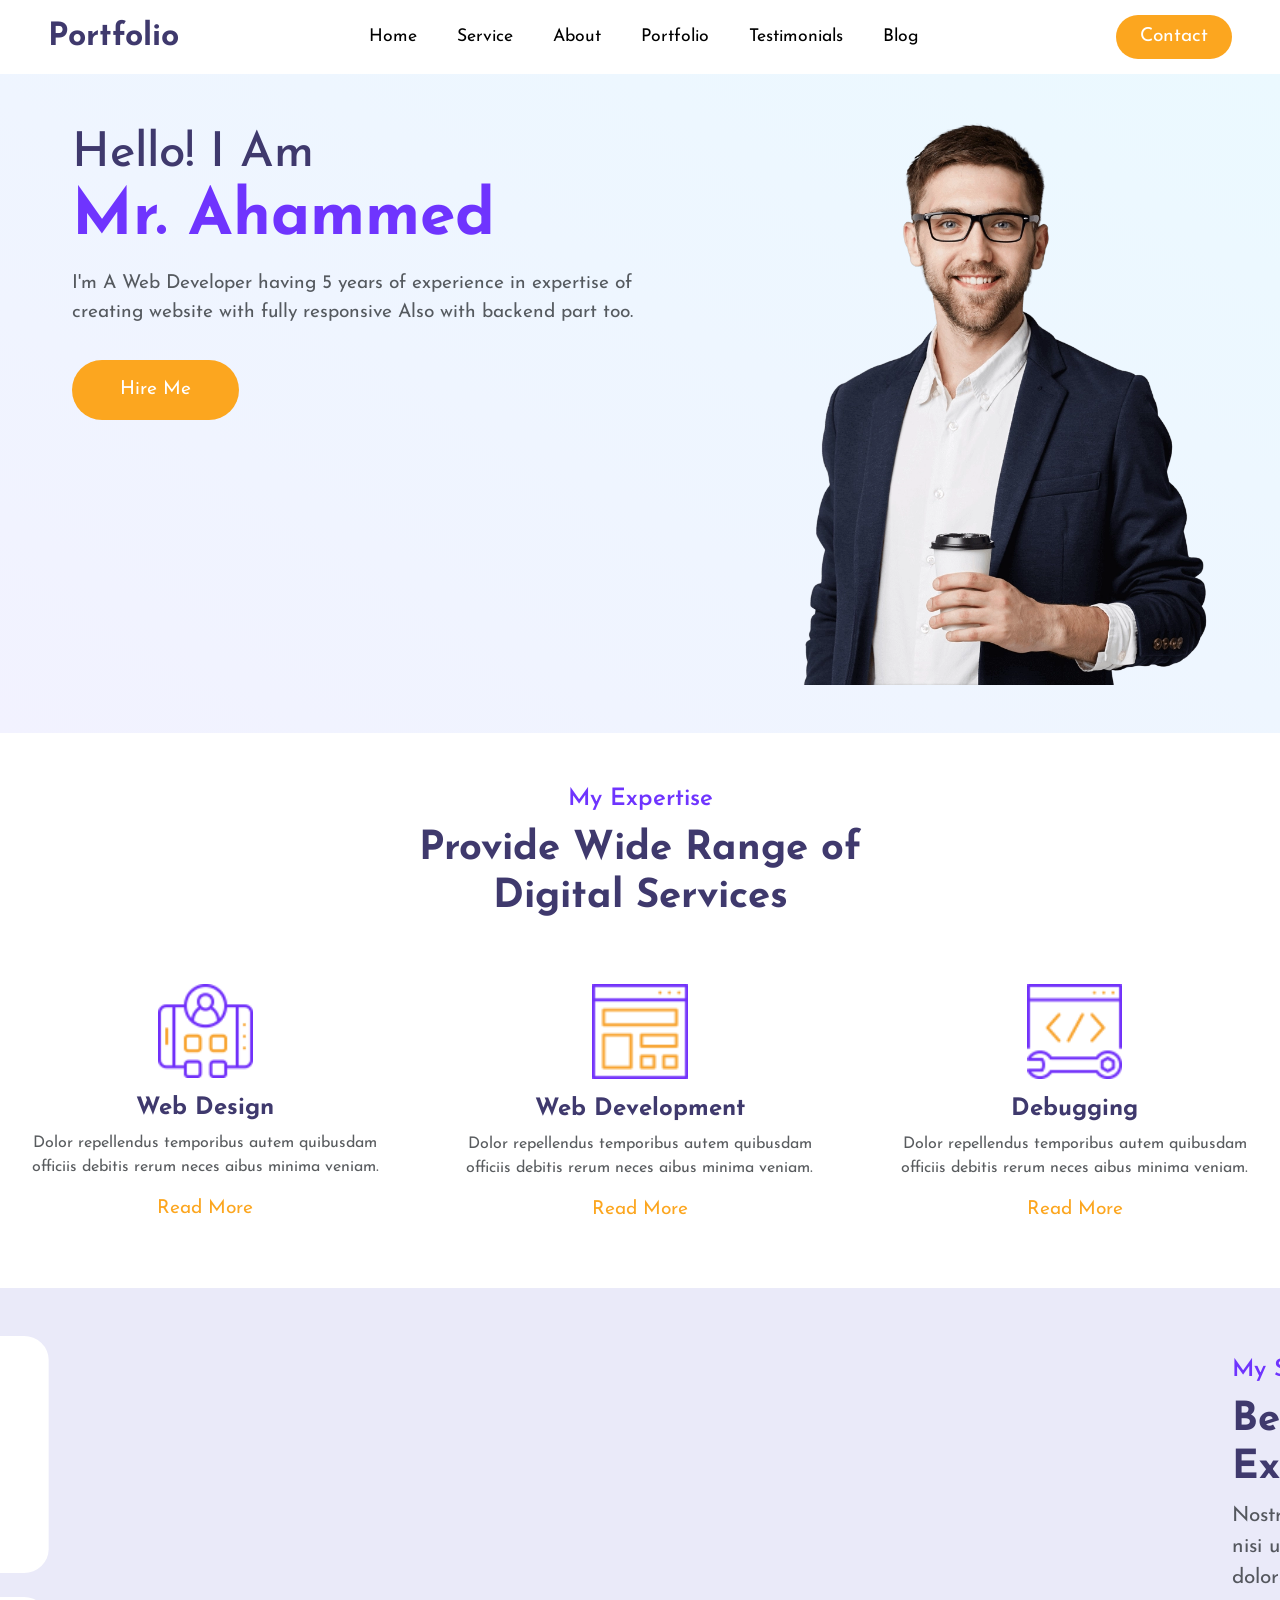
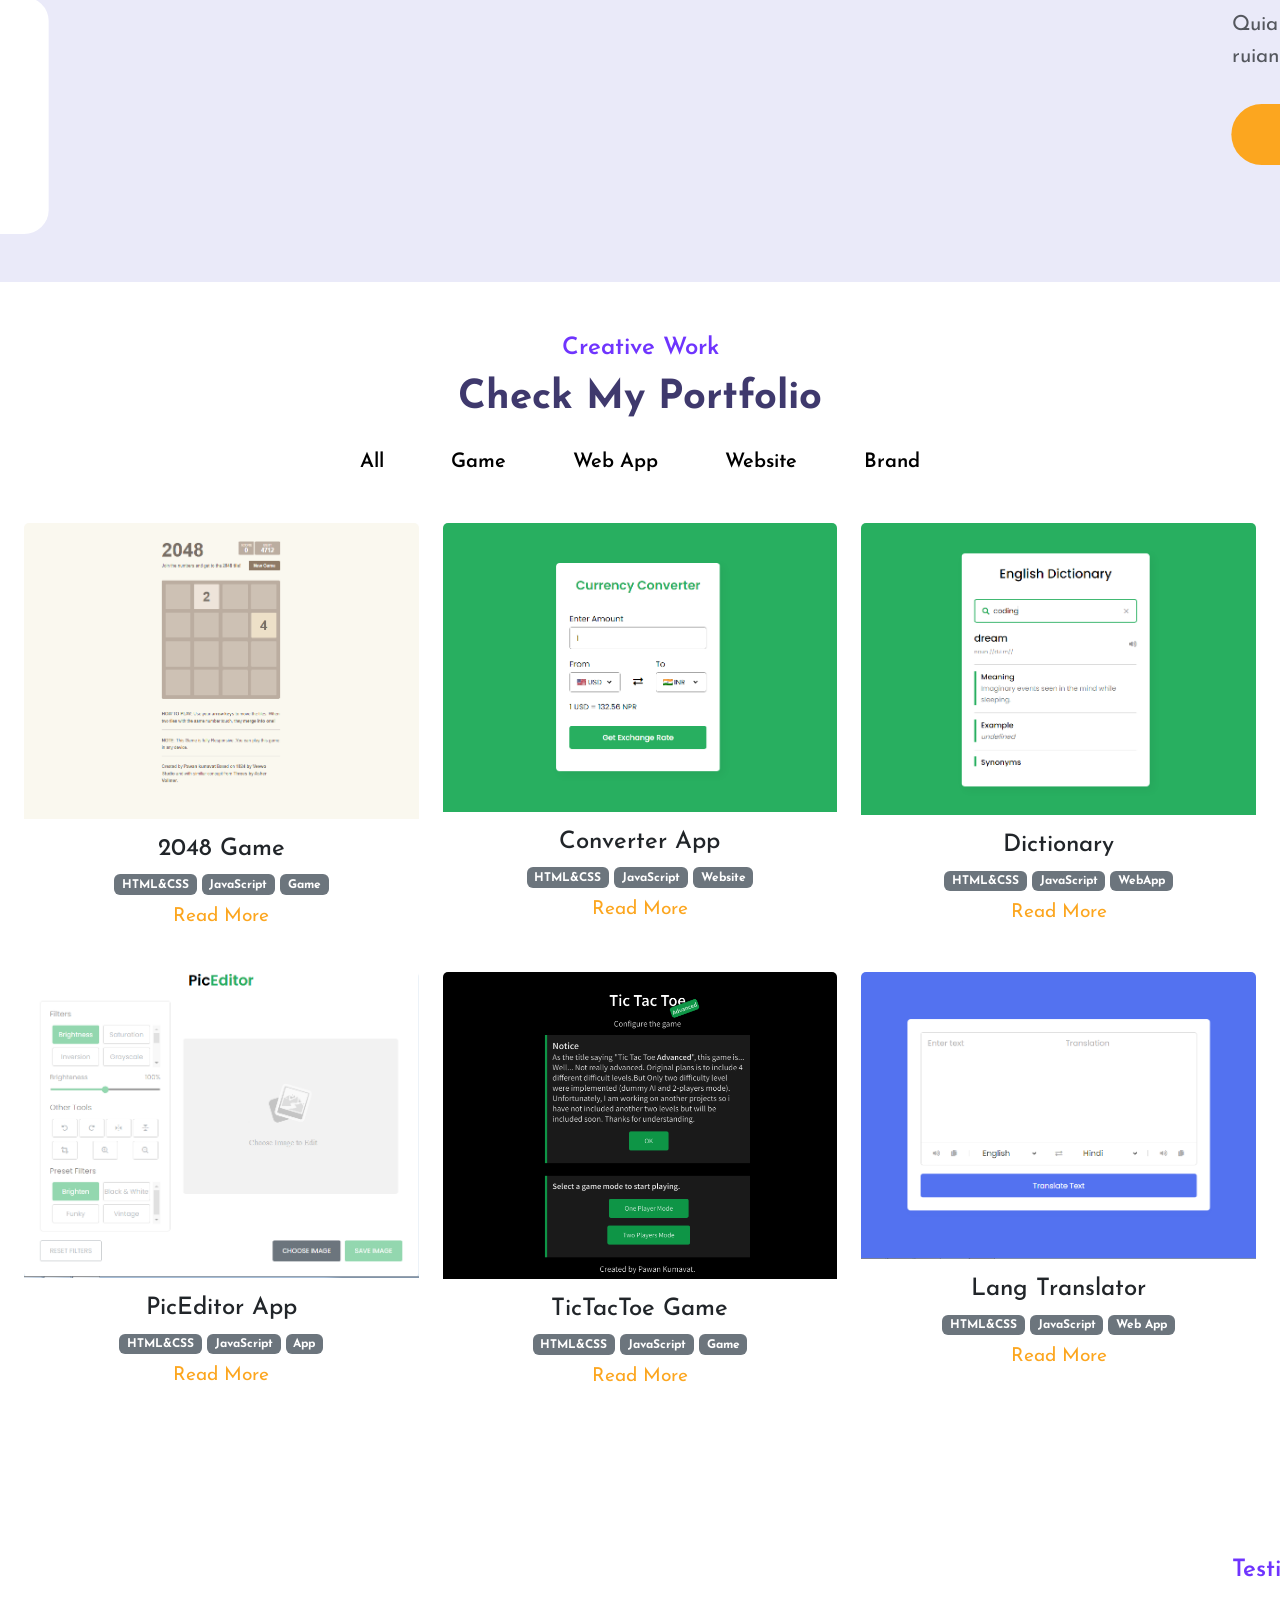
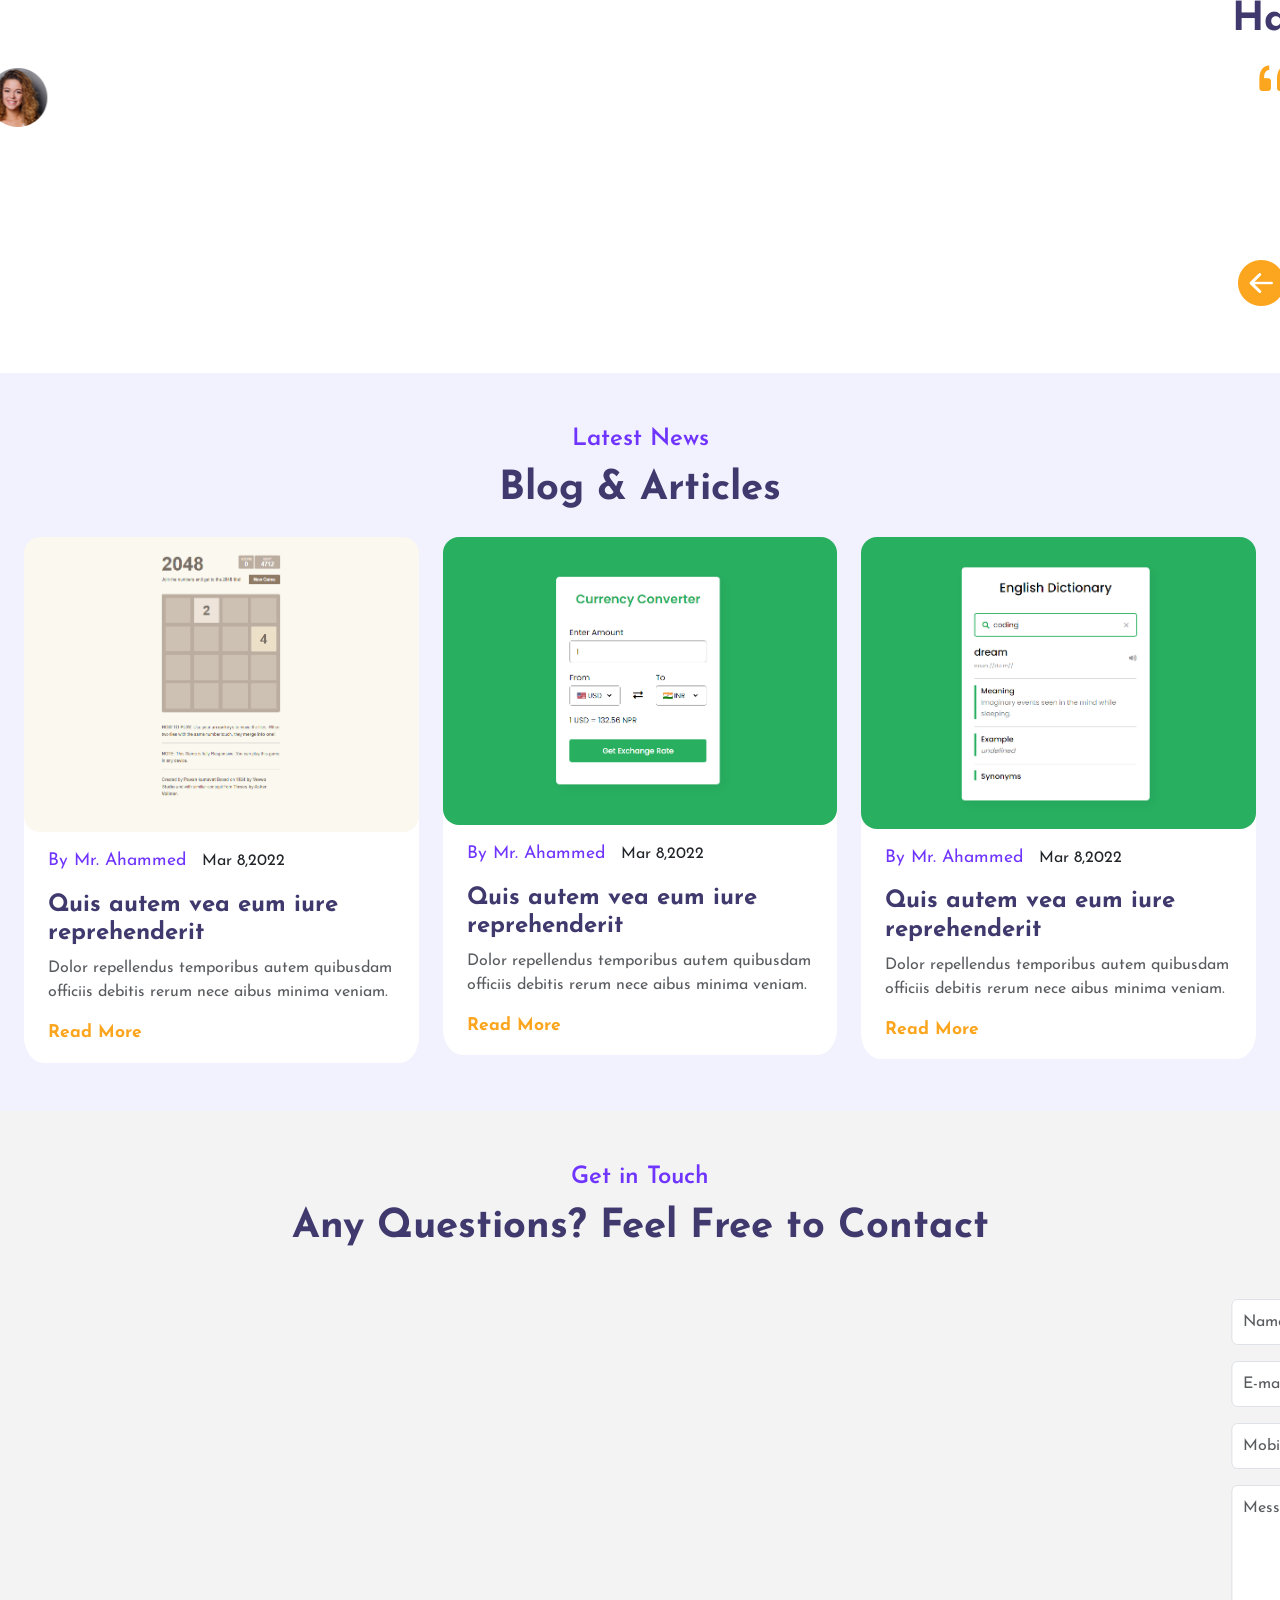
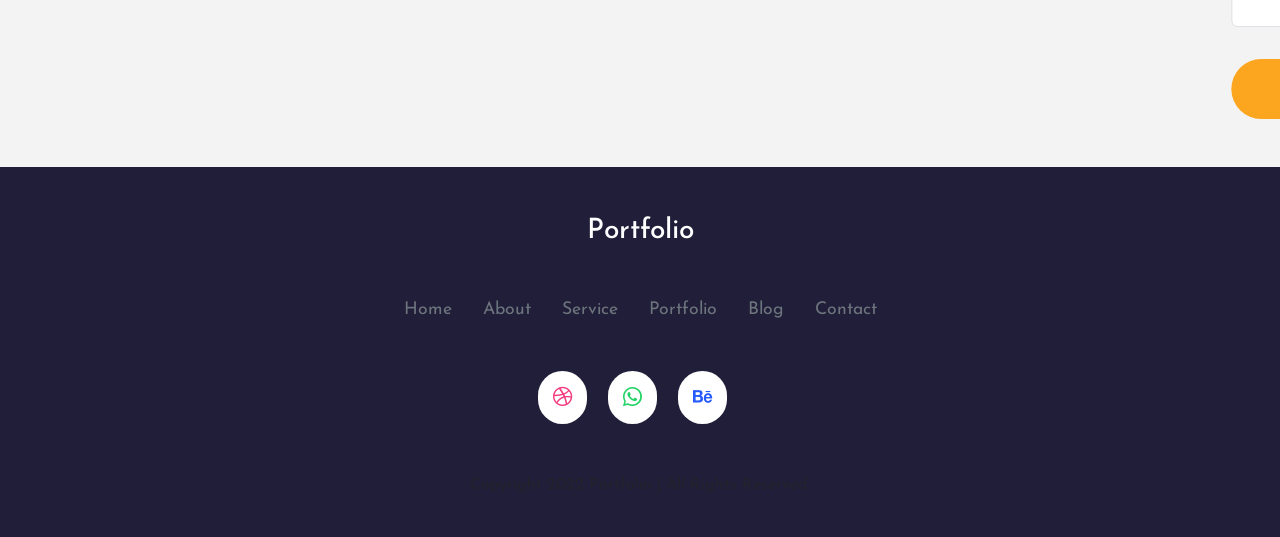
==== index.html @ bb97dcc1 "first commit" ====
<!DOCTYPE html>
<html lang="en">
  <head>
    <meta charset="UTF-8" />
    <meta http-equiv="X-UA-Compatible" content="IE=edge" />
    <meta name="viewport" content="width=device-width, initial-scale=1.0" />
    <title>Personal Portfolio - Mr. Ahammed</title>

    <!-- bootstrap css cdn link  -->
    <link
      href="https://cdn.jsdelivr.net/npm/bootstrap@5.2.3/dist/css/bootstrap.min.css"
      rel="stylesheet"
      integrity="sha384-rbsA2VBKQhggwzxH7pPCaAqO46MgnOM80zW1RWuH61DGLwZJEdK2Kadq2F9CUG65"
      crossorigin="anonymous"
    />

    <!-- custom css file -->
    <link rel="stylesheet" href="css/style.css" />

    <!-- google font link -->
    <link rel="preconnect" href="https://fonts.googleapis.com" />
    <link rel="preconnect" href="https://fonts.gstatic.com" crossorigin />
    <link
      href="https://fonts.googleapis.com/css2?family=Josefin+Sans:wght@300;400;500;600;700&display=swap"
      rel="stylesheet"
    />

    <!-- bootstrap icon cdn link  -->
    <link
      rel="stylesheet"
      href="https://cdn.jsdelivr.net/npm/bootstrap-icons@1.10.4/font/bootstrap-icons.css"
    />

    <!-- for adding animation to website we have use AOS library 
    AOS Library css file cdn link -->
    <link rel="stylesheet" href="https://unpkg.com/aos@next/dist/aos.css" />

    <!-- jquery cdn link  -->
    <script src="https://ajax.googleapis.com/ajax/libs/jquery/3.6.4/jquery.min.js"></script>
  </head>
  <body>
    <!-- navbar starts -->
    <nav
      id="navbar-top"
      class="navbar navbar-expand-lg navbar-light bg-white sticky-top"
    >
      <div class="container-fluid px-5">
        <a class="navbar-brand fw-bold fs-2" href="#" style="color: #3f396d"
          >Portfolio</a
        >
        <button
          class="nav-menu d-md-none"
          type="button"
          data-bs-toggle="collapse"
          data-bs-target="#navbarNav"
        >
          <i class="bi bi-menu-button-fill"></i>
        </button>
        <div
          class="collapse navbar-collapse justify-content-center"
          id="navbarNav"
        >
          <ul class="navbar-nav gap-4" style="font-size: 1.1rem">
            <li class="nav-item">
              <a class="nav-link" aria-current="page" href="#">Home</a>
            </li>
            <li class="nav-item">
              <a class="nav-link" href="#service">Service</a>
            </li>
            <li class="nav-item">
              <a class="nav-link" href="#about">About</a>
            </li>
            <li class="nav-item">
              <a class="nav-link" href="#portfolio">Portfolio</a>
            </li>
            <li class="nav-item">
              <a class="nav-link" href="#testimonial">Testimonials</a>
            </li>
            <li class="nav-item">
              <a class="nav-link" href="#blog">Blog</a>
            </li>
          </ul>
        </div>
        <button class="c-btn ms-4 py-2 px-4 rounded-pill d-none d-md-block">Contact</button>
      </div>
    </nav>
    <!-- navbar ends here -->

    <!-- home section starts  -->
    <section class="home pt-5 pb-5" id="home">
      <div class="row justify-content-evenly align-middle">
        <!-- here data-aos is used for adding aos animation  -->
        <div class="col-10 col-md-6 text-center text-md-start" data-aos="slide-right">
          <h2 style="color: #3f396d">
            Hello! I Am <br /><span class="c-orange">Mr. Ahammed</span>
          </h2>
          <p class="text-muted">
            I'm A Web Developer having 5 years of experience in expertise of
            creating website with fully responsive Also with backend part too.
          </p>
          <button class="c-btn h-btn mt-3 py-3 px-5 rounded-pill">
            Hire Me
          </button>
          <a href="" class="link ms-4 d-none">See My Work</a>
        </div>
        <div class="col-10 col-md-4 d-none d-md-block">
          <img src="images/banner-01.webp" class="img-fluid" alt="" />
        </div>
      </div>
    </section>
    <!-- home section ends here -->

    <!-- expertise section starts -->
    <section class="expertise mt-5" id="service">
      <div class="heading text-center">
        <small>My Expertise</small>
        <h3>
          Provide Wide Range of <br />
          Digital Services
        </h3>
      </div>
      <div class="row justify-content-evenly mt-5">
        <div class="col-10 col-md-4" data-aos="fade-up">
          <div class="service-card">
            <div class="img">
              <img
                src="images/service-icon1.png"
                class="w-25 img-fluid img"
                alt=""
              />
            </div>
            <div class="content mt-3">
              <h4>Web Design</h4>
              <p class="text-muted">
                Dolor repellendus temporibus autem quibusdam officiis debitis
                rerum neces aibus minima veniam.
              </p>
              <a href="" class="link">Read More</a>
            </div>
          </div>
        </div>
        <div class="col-md-4 col-10" data-aos="fade-up">
          <div class="service-card">
            <div class="img">
              <img
                src="images/service-icon2.png"
                class="w-25 img-fluid img"
                alt=""
              />
            </div>
            <div class="content mt-3">
              <h4>Web Development</h4>
              <p class="text-muted">
                Dolor repellendus temporibus autem quibusdam officiis debitis
                rerum neces aibus minima veniam.
              </p>
              <a href="" class="link">Read More</a>
            </div>
          </div>
        </div>
        <div class="col-md-4 col-10" data-aos="fade-up">
          <div class="service-card">
            <div class="img">
              <img
                src="images/service-icon3.png"
                class="w-25 img-fluid img"
                alt=""
              />
            </div>
            <div class="content mt-3">
              <h4>Debugging</h4>
              <p class="text-muted">
                Dolor repellendus temporibus autem quibusdam officiis debitis
                rerum neces aibus minima veniam.
              </p>
              <a href="" class="link">Read More</a>
            </div>
          </div>
        </div>
      </div>
    </section>
    <!-- expertise section ends here -->

    <!-- skill section starts -->
    <section class="skill mt-5 py-5" id="about">
      <div class="row justify-content-evenly">
        <div class="col-10 col-md-5 skill-with-progress" data-aos="slide-right">
          <div class="row justify-content-evenly">
            <div class="col-10 col-md-6">
              <div class="progress-card ms-3 ms-md-0">
                <div class="circular-progress html-css">
                  <span class="progress-value html-progress">0%</span>
                </div>
                <br />
                <span class="text">HTML & CSS</span>
              </div>
            </div>
            <div class="col-10 col-md-6 mt-4 mt-md-0">
              <div class="progress-card ms-3 ms-md-0">
                <div class="circular-progress javascript">
                  <span class="progress-value javascript-progress">0%</span>
                </div>
                <br />
                <span class="text">JavaScript</span>
              </div>
            </div>
          </div>
          <div class="row justify-content-evenly mt-4">
            <div class="col-10 col-md-6">
              <div class="progress-card ms-3 ms-md-0">
                <div class="circular-progress php">
                  <span class="progress-value php-progress">0%</span>
                </div>
                <br />
                <span class="text">PHP</span>
              </div>
            </div>
            <div class="col-10 col-md-6 mt-4 mt-md-0">
              <div class="progress-card ms-3  ms-md-0">
                <div class="circular-progress reactjs">
                  <span class="progress-value reactjs-progress">0%</span>
                </div>
                <br>
                <span class="text">ReactJS</span>
              </div>
            </div>
          </div>
        </div>
        <div class="col-10 col-md-5 skill-detail" data-aos="slide-left">
          <div class="heading mt-5 mt-md-3">
            <small>My Skills</small>
            <h3>Beautiful & Unique Digital Experiences</h3>
            <p class="text-muted">
              Nostrum exercitationem ullam corporis suscipit laborioa nisi ut
              aliquid exrea commodi consequatur magni dolores aos qui ratione
              voluptatem nesciunt.
            </p>
            <p class="text-muted">
              Quia voluptas sit aspernatur aut odit aut fugit, sed ruiano
              consequntar magni dolores.
            </p>
            <button class="c-btn h-btn mt-3 py-3 px-5 rounded-pill">
              <!-- here download attribute is used for adding download functionality to button  -->
              <a
                href="Entry Level Web Developer Resume.pdf"
                download="SampleCV"
                style="text-decoration: none;color: #fff;"
                >Download CV</a
              >
            </button>
          </div>
        </div>
      </div>
    </section>
    <!-- skill section end here -->

    <!-- portfolio section starts here -->
    <section class="portfolio" id="portfolio">
      <div class="heading text-center pt-5">
        <small>Creative Work</small>
        <h3>Check My Portfolio</h3>
      </div>

      <div id="myBtnContainer" class="text-center mt-4">
        <!-- here we will create custom attribute using data- for filtering -->
        <button class="filter-item" data-filter="all">All</button>
        <button class="filter-item" data-filter="game">Game</button>
        <button class="filter-item" data-filter="webapp">Web App</button>
        <button class="filter-item" data-filter="website">Website</button>
        <button class="filter-item" data-filter="brand">Brand</button>
      </div>
      <div class="portfolio-body">
        <div class="row justify-content-evenly px-4">
          <div class="post col-md-4 game all col-10 mt-3 mt-md-0" data-aos="fade-up">
            <div class="card">
              <img src="images/2048game.png" class="card-img-top" alt="..." />
              <div class="card-body text-center">
                <h4 class="card-title">2048 Game</h4>
                <span class="badge bg-secondary badge-pill">HTML&CSS</span>
                <span class="badge bg-secondary badge-pill">JavaScript</span>
                <span class="badge bg-secondary badge-pill mb-2">Game</span
                ><br />
                <a href="#" class="link">Read More</a>
              </div>
            </div>
          </div>
          <div class="post col-md-4 website all col-10 mt-3 mt-md-0" data-aos="fade-up">
            <div class="card">
              <img
                src="images/currency-converter.png"
                class="card-img-top"
                alt="..."
              />
              <div class="card-body text-center">
                <h4 class="card-title">Converter App</h4>
                <span class="badge bg-secondary badge-pill">HTML&CSS</span>
                <span class="badge bg-secondary badge-pill">JavaScript</span>
                <span class="badge bg-secondary badge-pill mb-2">Website</span
                ><br />
                <a href="#" class="read-more-btn link">Read More</a>
              </div>
            </div>
          </div>
          <div class="post col-md-4 webapp all col-10 mt-3 mt-md-0" data-aos="fade-up">
            <div class="card">
              <img src="images/dictionary.png" class="card-img-top" alt="..." />
              <div class="card-body text-center">
                <h4 class="card-title">Dictionary</h4>
                <span class="badge bg-secondary badge-pill">HTML&CSS</span>
                <span class="badge bg-secondary badge-pill">JavaScript</span>
                <span class="badge bg-secondary badge-pill mb-2">WebApp</span
                ><br />
                <a href="#" class="read-more-btn link">Read More</a>
              </div>
            </div>
          </div>
        </div>
        <div class="row justify-content-evenly mt-4 px-4">
          <div class="post col-md-4 game all col-10 mt-3 mt-md-0" data-aos="fade-up">
            <div class="card">
              <img src="images/piceditor.png" class="card-img-top" alt="..." />
              <div class="card-body text-center">
                <h4 class="card-title">PicEditor App</h4>
                <span class="badge bg-secondary badge-pill">HTML&CSS</span>
                <span class="badge bg-secondary badge-pill">JavaScript</span>
                <span class="badge bg-secondary badge-pill mb-2">App</span
                ><br />
                <a href="#" class="read-more-btn link">Read More</a>
              </div>
            </div>
          </div>
          <div class="post col-md-4 website all col-10 mt-3 mt-md-0" data-aos="fade-up">
            <div class="card">
              <img src="images/tictactoe.png" class="card-img-top" alt="..." />
              <div class="card-body text-center">
                <h4 class="card-title">TicTacToe Game</h4>
                <span class="badge bg-secondary badge-pill">HTML&CSS</span>
                <span class="badge bg-secondary badge-pill">JavaScript</span>
                <span class="badge bg-secondary badge-pill mb-2">Game</span
                ><br />
                <a href="#" class="read-more-btn link">Read More</a>
              </div>
            </div>
          </div>
          <div class="post col-md-4 all col-10 mt-3 mt-md-0" data-aos="fade-up">
            <div class="card">
              <img
                src="images/lang-translator.png"
                class="card-img-top"
                alt="..."
              />
              <div class="card-body text-center">
                <h4 class="card-title">Lang Translator</h4>
                <span class="badge bg-secondary badge-pill">HTML&CSS</span>
                <span class="badge bg-secondary badge-pill">JavaScript</span>
                <span class="badge bg-secondary badge-pill mb-2">Web App</span
                ><br />
                <a href="#" class="read-more-btn link">Read More</a>
              </div>
            </div>
          </div>
        </div>
      </div>
    </section>
    <!-- portfolio section ends here -->

    <!-- testimonial section starts  -->
    <section class="testimonial mt-5 pt-5" id="testimonial">
      <div class="row justify-content-evenly">
        <div class="col-md-4 col-10" data-aos="slide-right">
          <img src="images/tastimonials-img.png" class="img-fluid" alt="" />
        </div>
        <div class="col-md-6 col-10 mt-5" data-aos="slide-left">
          <div class="heading">
            <small>Testimonials</small>
            <h3>Happy Clients Feedback</h3>
            <!-- here we will use carousel element from bootstrap -->
            <div
              id="carouselExampleControls"
              class="carousel slide"
              data-bs-ride="carousel"
            >
              <div class="carousel-inner">
                <div class="carousel-item active">
                  <div class="row justify-content-evenly">
                    <div class="col-2 text-center">
                      <i class="bi bi-quote"></i>
                    </div>
                    <div class="col-10">
                      <p class="text-muted">
                        Quisruam est, qui dolorem ipsum quia dolor sit amet,
                        consecteaur aeci velit, sed quia non numquam eius modi
                        tempora incidunt ut lao magnam aliquam quaerat ...
                      </p>
                      <h4>Kevin Andrew</h4>
                      <small class="fs-6 text-muted">CEO of Company</small>
                    </div>
                  </div>
                </div>
                <div class="carousel-item">
                  <div class="row justify-content-evenly">
                    <div class="col-2 text-center">
                      <i class="bi bi-quote"></i>
                    </div>
                    <div class="col-10">
                      <p class="text-muted">
                        Quisruam est, qui dolorem ipsum quia dolor sit amet,
                        consecteaur aeci velit, sed quia non numquam eius modi
                        tempora incidunt ut lao magnam aliquam quaerat ...
                      </p>
                      <h4>Kevin Andrew</h4>
                      <small class="fs-6 text-muted">CEO of Company</small>
                    </div>
                  </div>
                </div>
                <div class="carousel-item">
                  <div class="row justify-content-evenly">
                    <div class="col-2 text-center">
                      <i class="bi bi-quote"></i>
                    </div>
                    <div class="col-10">
                      <p class="text-muted">
                        Quisruam est, qui dolorem ipsum quia dolor sit amet,
                        consecteaur aeci velit, sed quia non numquam eius modi
                        tempora incidunt ut lao magnam aliquam quaerat ...
                      </p>
                      <h4>Kevin Andrew</h4>
                      <small class="fs-6 text-muted">CEO of Company</small>
                    </div>
                  </div>
                </div>
              </div>
              <button
                class="nextprev-btn rounded-pill prev-btn"
                type="button"
                data-bs-target="#carouselExampleControls"
                data-bs-slide="prev"
              >
                <i class="bi bi-arrow-left-circle-fill prev"></i>
                <span class="visually-hidden">Previous</span>
              </button>
              <button
                class="nextprev-btn rounded-pill next-btn"
                type="button"
                data-bs-target="#carouselExampleControls"
                data-bs-slide="next"
              >
                <i class="bi bi-arrow-right-circle-fill next"></i>
                <span class="visually-hidden">Next</span>
              </button>
            </div>
          </div>
        </div>
      </div>
    </section>
    <!-- testimonial ends here -->

    <!-- blog section starts -->
    <section class="blog mt-5 pb-5" id="blog">
      <div class="heading text-center pt-5">
        <small>Latest News</small>
        <h3>Blog & Articles</h3>
      </div>
      <div class="row justify-content-evenly px-4 mt-4" data-aos="fade-up">
        <div class="blogpost col-md-4 col-10 mt-2 mt-md-0 game all">
          <div class="card">
            <img
              src="images/2048game.png"
              class="card-img-top rounded-4"
              alt="..."
            />
            <div class="card-body px-4">
              <small>By Mr. Ahammed</small
              ><span class="ms-3">Mar 8,2022</span>
              <h4 class="card-title">
                <a href="">Quis autem vea eum iure reprehenderit</a>
              </h4>
              <p class="text-muted">
                Dolor repellendus temporibus autem quibusdam officiis debitis
                rerum nece aibus minima veniam.
              </p>
              <a href="#" class="read-more-btn link" data-bs-toggle="modal" data-bs-target="#exampleModal1">Read More</a>
            </div>
          </div>
        </div>
        <div class="blogpost col-md-4 col-10 mt-5 mt-md-0 website all">
          <div class="card">
            <img
              src="images/currency-converter.png"
              class="card-img-top rounded-4"
              alt="..."
            />
            <div class="card-body px-4">
              <small>By Mr. Ahammed</small
              ><span class="ms-3">Mar 8,2022</span>
              <h4 class="card-title">
                <a href="">Quis autem vea eum iure reprehenderit</a>
              </h4>
              <p class="text-muted">
                Dolor repellendus temporibus autem quibusdam officiis debitis
                rerum nece aibus minima veniam.
              </p>
              <a href="#" class="read-more-btn link" data-bs-toggle="modal" data-bs-target="#exampleModal2">Read More</a>
            </div>
          </div>
        </div>
        <div class="blogpost col-md-4 col-10 mt-5 mt-md-0 webapp all">
          <div class="card">
            <img
              src="images/dictionary.png"
              class="card-img-top rounded-4"
              alt="..."
            />
            <div class="card-body px-4">
              <small>By Mr. Ahammed</small
              ><span class="ms-3">Mar 8,2022</span>
              <h4 class="card-title">
                <a href="">Quis autem vea eum iure reprehenderit</a>
              </h4>
              <p class="text-muted">
                Dolor repellendus temporibus autem quibusdam officiis debitis
                rerum nece aibus minima veniam.
              </p>
              <a href="#" class="read-more-btn link" data-bs-toggle="modal" data-bs-target="#exampleModal3">Read More</a>
            </div>
          </div>
        </div>
        <!-- here we will make modals if Read more link is clicked the modal will popup -->
        <div class="modal fade" id="exampleModal1" tabindex="-1" aria-labelledby="exampleModalLabel" aria-hidden="true">
          <div class="modal-dialog">
            <div class="modal-content">
              
                <button type="button" class="btn-c rounded-pill" data-bs-dismiss="modal"><i class="bi bi-x-circle-fill"></i></button>
              
              <div class="modal-body px-4">
                <div class="img">
                  <img src="images/2048game.png" class="img-fluid" alt="">
                </div>
                <div class="content mt-3">
                  <small>By Mr. Ahammed</small
                    ><span class="text-muted ms-2">Mar 8,2022</span>
                  <h4 class="card-title mt-3">Quis autem vea eum iure reprehenderit</h4>
                  <div class="social-links mt-4">
                      <button href="" class="rounded-pill dribble">
                        <i class="bi bi-dribbble"></i>
                      </button>
                      <button href="" class="rounded-pill whatsapp">
                        <i class="bi bi-whatsapp"></i>
                      </button>
                      <button href="" class="rounded-pill behance">
                        <i class="bi bi-behance"></i>
                      </button>
                  </div>
                  <p class="text-muted mt-3">Lorem ipsum dolor sit amet, consectetur adipiscing elit. Nullam tempor eros a tellus auctor, nec suscipit nunc dignissim. Ut suscipit gravida augue sed elementum. Sed sed luctus nisl. Donec scelerisque nisi in sodales mattis. Vestibulum suscipit odio ac enim blandit sollicitudin. Aliquam ultrices sem quis urna placerat interdum. Etiam rutrum, quam sagittis tristique mollis, libero arcu scelerisque erat, eget tincidunt eros diam quis nunc.</p>
                </div>
              </div>
              <div class="heading px-2">
                <h3 class="fs-3 ms-3">Leave A Comment</h3>
              </div>
              <div class="contact-form ms-3 mt-3 pb-4 px-2">
                <div class="mb-3">
                  <input
                    type="text"
                    class="form-control"
                    id="exampleFormControlInput1"
                    placeholder="Name"
                  />
                </div>
                <div class="mb-3">
                  <input
                    type="email"
                    class="form-control"
                    id="exampleFormControlInput1"
                    placeholder="E-mail"
                  />
                </div>
                <div class="mb-3">
                  <input
                    type="text"
                    class="form-control"
                    id="exampleFormControlInput1"
                    placeholder="Mobile No."
                  />
                </div>
                <div class="mb-3">
                  <textarea
                    class="form-control"
                    id="exampleFormControlTextarea1"
                    placeholder="Message"
                    rows="5"
                  ></textarea>
                </div>
                <button class="c-btn h-btn mt-3 py-2 px-4 rounded-pill">
                  Submit
                </button>
              </div>
              
            </div>
          </div>
        </div>
        <div class="modal fade" id="exampleModal2" tabindex="-1" aria-labelledby="exampleModalLabel" aria-hidden="true">
          <div class="modal-dialog">
            <div class="modal-content">
              
                <button type="button" class="btn-c rounded-pill" data-bs-dismiss="modal"><i class="bi bi-x-circle-fill"></i></button>
              
              <div class="modal-body px-4">
                <div class="img">
                  <img src="images/currency-converter.png" class="img-fluid" alt="">
                </div>
                <div class="content mt-3">
                  <small>By Mr. Ahammed</small
                    ><span class="text-muted ms-2 ms-md-0">Mar 8,2022</span>
                  <h4 class="card-title mt-3">Quis autem vea eum iure reprehenderit</h4>
                  <div class="social-links mt-4">
                      <button href="" class="rounded-pill dribble">
                        <i class="bi bi-dribbble"></i>
                      </button>
                      <button href="" class="rounded-pill whatsapp">
                        <i class="bi bi-whatsapp"></i>
                      </button>
                      <button href="" class="rounded-pill behance">
                        <i class="bi bi-behance"></i>
                      </button>
                  </div>
                  <p class="text-muted mt-3">Lorem ipsum dolor sit amet, consectetur adipiscing elit. Nullam tempor eros a tellus auctor, nec suscipit nunc dignissim. Ut suscipit gravida augue sed elementum. Sed sed luctus nisl. Donec scelerisque nisi in sodales mattis. Vestibulum suscipit odio ac enim blandit sollicitudin. Aliquam ultrices sem quis urna placerat interdum. Etiam rutrum, quam sagittis tristique mollis, libero arcu scelerisque erat, eget tincidunt eros diam quis nunc.</p>
                </div>
              </div>
              <div class="heading px-2">
                <h3 class="fs-3 ms-3">Leave A Comment</h3>
              </div>
              <div class="contact-form ms-3 mt-3 pb-4 px-2">
                <div class="mb-3">
                  <input
                    type="text"
                    class="form-control"
                    id="exampleFormControlInput1"
                    placeholder="Name"
                  />
                </div>
                <div class="mb-3">
                  <input
                    type="email"
                    class="form-control"
                    id="exampleFormControlInput1"
                    placeholder="E-mail"
                  />
                </div>
                <div class="mb-3">
                  <input
                    type="text"
                    class="form-control"
                    id="exampleFormControlInput1"
                    placeholder="Mobile No."
                  />
                </div>
                <div class="mb-3">
                  <textarea
                    class="form-control"
                    id="exampleFormControlTextarea1"
                    placeholder="Message"
                    rows="5"
                  ></textarea>
                </div>
                <button class="c-btn h-btn mt-3 py-2 px-4 rounded-pill">
                  Submit
                </button>
              </div>
              
            </div>
          </div>
        </div>
        <div class="modal fade" id="exampleModal3" tabindex="-1" aria-labelledby="exampleModalLabel" aria-hidden="true">
          <div class="modal-dialog">
            <div class="modal-content">
              
                <button type="button" class="btn-c rounded-pill" data-bs-dismiss="modal"><i class="bi bi-x-circle-fill"></i></button>
              
              <div class="modal-body px-4">
                <div class="img">
                  <img src="images/dictionary.png" class="img-fluid" alt="">
                </div>
                <div class="content mt-3">
                  <small>By Mr. Ahammed</small
                    ><span class="text-muted ms-2 ms-md-0">Mar 8,2022</span>
                  <h4 class="card-title mt-3">Quis autem vea eum iure reprehenderit</h4>
                  <div class="social-links mt-4">
                      <button href="" class="rounded-pill dribble">
                        <i class="bi bi-dribbble"></i>
                      </button>
                      <button href="" class="rounded-pill whatsapp">
                        <i class="bi bi-whatsapp"></i>
                      </button>
                      <button href="" class="rounded-pill behance">
                        <i class="bi bi-behance"></i>
                      </button>
                  </div>
                  <p class="text-muted mt-3">Lorem ipsum dolor sit amet, consectetur adipiscing elit. Nullam tempor eros a tellus auctor, nec suscipit nunc dignissim. Ut suscipit gravida augue sed elementum. Sed sed luctus nisl. Donec scelerisque nisi in sodales mattis. Vestibulum suscipit odio ac enim blandit sollicitudin. Aliquam ultrices sem quis urna placerat interdum. Etiam rutrum, quam sagittis tristique mollis, libero arcu scelerisque erat, eget tincidunt eros diam quis nunc.</p>
                </div>
              </div>
              <div class="heading px-2">
                <h3 class="fs-3 ms-3">Leave A Comment</h3>
              </div>
              <div class="contact-form ms-3 mt-3 pb-4 px-2">
                <div class="mb-3">
                  <input
                    type="text"
                    class="form-control"
                    id="exampleFormControlInput1"
                    placeholder="Name"
                  />
                </div>
                <div class="mb-3">
                  <input
                    type="email"
                    class="form-control"
                    id="exampleFormControlInput1"
                    placeholder="E-mail"
                  />
                </div>
                <div class="mb-3">
                  <input
                    type="text"
                    class="form-control"
                    id="exampleFormControlInput1"
                    placeholder="Mobile No."
                  />
                </div>
                <div class="mb-3">
                  <textarea
                    class="form-control"
                    id="exampleFormControlTextarea1"
                    placeholder="Message"
                    rows="5"
                  ></textarea>
                </div>
                <button class="c-btn h-btn mt-3 py-2 px-4 rounded-pill">
                  Submit
                </button>
              </div>
              
            </div>
          </div>
        </div>
      </div>
    </section>
    <!-- blog section ends here -->

    <!-- contact section starts -->
    <section class="contact py-5" id="contact">
      <div class="heading text-center">
        <small>Get in Touch</small>
        <h3>Any Questions? Feel Free to Contact</h3>
      </div>
      <div class="row justify-content-evenly mt-5">
        <div class="col-md-5 col-10 contact-details" data-aos="slide-right">
          <div class="row justify-content-evenly">
            <div class="col-1">
              <i class="bi bi-geo-alt-fill"></i>
            </div>
            <div class="col-11">
              <p>121 King Street Melbourne, 3000, Australia</p>
            </div>
          </div>
          <div class="row justify-content-evenly">
            <div class="col-1">
              <i class="bi bi-telephone-fill"></i>
            </div>
            <div class="col-11">
              <p>+91 9527818693</p>
            </div>
          </div>
          <div class="row justify-content-evenly">
            <div class="col-1">
              <i class="bi bi-send-fill"></i>
            </div>
            <div class="col-11">
              <p>codingwithfoysal@gmail.com</p>
            </div>
          </div>
          <div class="row justify-content-evenly">
            <div class="col-1">
              <i class="bi bi-globe-americas"></i>
            </div>
            <div class="col-11">
              <p>foysalpro.vercel.app</p>
            </div>
          </div>
        </div>
        <div class="col-md-5 col-10 mt-3 mt-md-0" data-aos="slide-left">
          <div class="contact-form">
            <div class="mb-3">
              <input
                type="text"
                class="form-control"
                id="exampleFormControlInput1"
                placeholder="Name"
              />
            </div>
            <div class="mb-3">
              <input
                type="email"
                class="form-control"
                id="exampleFormControlInput1"
                placeholder="E-mail"
              />
            </div>
            <div class="mb-3">
              <input
                type="text"
                class="form-control"
                id="exampleFormControlInput1"
                placeholder="Mobile No."
              />
            </div>
            <div class="mb-3">
              <textarea
                class="form-control"
                id="exampleFormControlTextarea1"
                placeholder="Message"
                rows="5"
              ></textarea>
            </div>
            <button class="c-btn h-btn mt-3 py-3 px-5 rounded-pill">
              Submit
            </button>
          </div>
        </div>
      </div>
    </section>
    <!-- contact section ends here -->

      <!-- now we will make back to top button when user click on it it will be redirected to top page  -->
    <button
      type="button"
      class="btn btn-floating btn-lg rounded-pill"
      id="btn-back-to-top"
    >
      <i class="bi bi-arrow-up"></i>
    </button>

    <!-- footer section starts  -->
    <footer class="text-center text-muted py-4">
      <h3 class="text-white pt-4" data-aos="fade-up">Portfolio</h3>
      <div class="link-group mt-5" data-aos="fade-up">
        <a href="#home">Home</a>
        <div class="vr"></div>
        <a href="#about">About</a>
        <div class="vr"></div>
        <a href="#service">Service</a>
        <div class="vr"></div>
        <a href="#portfolio">Portfolio</a>
        <div class="vr"></div>
        <a href="#blog">Blog</a>
        <div class="vr"></div>
        <a href="#contact">Contact</a>
      </div>
      <div class="social-links mt-5" data-aos="fade-up">
        <button href="" class="rounded-pill dribble">
          <i class="bi bi-dribbble"></i>
        </button>
        <button href="" class="rounded-pill whatsapp">
          <i class="bi bi-whatsapp"></i>
        </button>
        <button href="" class="rounded-pill behance">
          <i class="bi bi-behance"></i>
        </button>
      </div>
      <hr class="text-muted my-4" />

      <p>Copyright 2022 Portfolio | All Rights Reserved.</p>
    </footer>
    <!-- footer section ends here -->

      <!-- bootstrap javascript cdn link  -->
    <script
      src="https://cdn.jsdelivr.net/npm/bootstrap@5.2.3/dist/js/bootstrap.bundle.min.js"
      integrity="sha384-kenU1KFdBIe4zVF0s0G1M5b4hcpxyD9F7jL+jjXkk+Q2h455rYXK/7HAuoJl+0I4"
      crossorigin="anonymous"
    ></script>

    <!-- AOS library javascript link  -->
    <script src="https://unpkg.com/aos@next/dist/aos.js"></script>
    <script>
      // initializing AOS library
      AOS.init({
        duration: 1000,
        offset: 50,
      });
    </script>
    <!-- custom js file linking -->
    <script src="js/script.js"></script>
    
  </body>
</html>
---- css/style.css ----
/* appling google font over the website  */
body{
    font-family: 'Josefin Sans', sans-serif;
    font-weight: 400;
}
/* styling menu icon */
.nav-menu{
    border: none;
    background-color: #fff;
    font-size: 1.5rem;
    color: #fca61f;
}
/* styling navbar links  */
.navbar-nav a{
    color: black;
    position: relative;
}
.navbar-nav a:hover{
    color: #fca61f;
}
.navbar-nav a:after {    
    background: none repeat scroll 0 0 transparent;
    bottom: 0;
    content: "";
    display: block;
    height: 2px;
    left: 50%;
    top: 35px;
    position: absolute;
    background: #fca61f;
    transition: width 0.3s ease 0s, left 0.3s ease 0s;
    width: 0;
  }
.navbar-nav a:hover:after { 
    width: 100%; 
    left: 0; 
  }
  /* styling contact btn  */
.c-btn{
    border: none;
    background: #fca61f;
    color: #fff;
    font-size: 1.2rem;
}
/* styling home section starts */
.home{
    background: linear-gradient(33deg, rgba(242,242,255,1) 0%, rgba(235,249,255,1) 100%);
    padding: 30px 0px 10px 0px;
}
.home h2{
    font-size: 3rem;
    line-height: 4rem;
}
.c-orange{
    color: #6f34fe;
    font-weight: 700;
    font-size: 4rem;
}
.home p{
    width: fit-content;
    margin-top: 1rem;
    font-size: 1.2rem;
}
.h-btn:hover{
    background: #6f34fe;
    color: #fff;
    transform: translateY(-20px);
    transition-duration: 1s;
}
.link{
    text-decoration: none;
    font-size: 1.2rem;
    color: #fca61f;
    position: relative;
}
.link::after{
    content: '';
    position: absolute;
    width: 100%;
    transform: scaleX(0);
    height: 2px;
    bottom: 0;
    left: 0;
    top: 20px;
    background-color: #6f34fe;
    transform-origin: bottom right;
    transition: transform 0.25s ease-out;
}
.link:hover{
    color: #6f34fe;
}
.link:hover::after{
    transform: scaleX(1);
    transform-origin: bottom left;
}
/* adding animation to home section image  */
.home img{
    animation: floatimg 4s ease-in-out infinite;
}

@keyframes floatimg {
    0%{
        transform: translateX(0);
    }
    50%{
        transform: translateX(-24px);
    }
    100%{
        transform: translateX(0);
    }
}

/* expertise section starts */
.heading small{
    color: #6f34fe;
    font-size: 1.5rem;
    font-weight: 600;
}
.heading h3{
    margin-top: 0.5rem;
    color: #3f396d;
    font-size: 2.5rem;
    font-weight: 700;
}
.expertise h4{
    color: #3f396d;
    font-weight: 700;
}
.expertise a{
    text-decoration: none;
    color: #fca61f;
}
.expertise a:hover{
    color: #6f34fe;
}
.expertise .service-card{
    text-align: center;
    padding: 15px 15px;
    border-radius: 0.7rem;
}

/* skill section starts */
.skill{
    background-color: rgb(234, 234, 249);
}
.progress-card{
    padding: 12% 10% 10% 15%;
    background-color: #fff;
    text-align: center;
    border-radius: 10%;
}
.progress-card:hover{
    transform: scale(1.1,1.1);
    transition-duration: 0.6s;
}
.circular-progress{
    position: relative;
    height: 130px;
    width: 130px;
    border-radius: 50%;
    background: conic-gradient(#7d2ae8 3.6deg, #ededed 0deg);
    display: flex;
    align-items: center;
    justify-content: center;
}
.circular-progress::before{
    content: "";
    position: absolute;
    height: 120px;
    width: 120px;
    border-radius: 50%;
    background-color: #fff;
}
.progress-value{
    position: relative;
    font-size: 1.5rem;
    font-weight: 600;
}
.html-progress{
    color: #fca61f;
}
.javascript-progress{
    color: #6f34fe;
}
.php-progress{
    color: #20c997;
}
.reactjs-progress{
    color: #3f396d;
}
.text{
    font-size: 1.2rem;
    font-weight: 500;
}
.heading p{
    font-size: 1.3rem;
}

/* portfolio section starts */
#myBtnContainer{
    margin-bottom: 45px;
}
#myBtnContainer button{
  border: none;
  color: black;
  background: transparent;
  font-size: 20px;
  font-weight: 600;
  cursor: pointer;   
  display: inline-block;
  margin: 0 25px;
}
#myBtnContainer button:hover{
    color: #fca61f;
}

#myBtnContainer button:focus{
    outline: none;
}
.post .content h4{
    font-size: 1rem;
    font-weight: 700;
}
.post .card{
    border: none;
}

/* testimonial section starts */
.testimonial img:hover{
    transform: scale(1.2,1.2);
    transition-duration: 1s;
}
.testimonial h4{
    color: #3f396d;
}
.testimonial i{
    font-size: 2.9rem;
    color: #fca61f;
    
}
.testimonial .nextprev-btn{
    border: none;
    background-color: #fff;
}
.prev:hover,.prev-btn:hover{
    color:#6f34fe;
    transform: translateX(-10px);
    transition-duration: 1s;
}
.next:hover,.next-btn:hover{
    color:#6f34fe;
    transform: translateX(10px);
    transition-duration: 1s;
}

/* blog section starts */
.blog{
    background-color: #f2f2ff;
}
.blog .blogpost .card{
    border: none;
    border-radius: 5%;
}
.nav-bg{
    background-color: #fff;
}

.blog .blogpost small{
    color: #6f34fe;
    font-size: 1.1rem;
}
.blog .blogpost h4,.blogpost a{
    color: #3f396d;
    font-weight: 700;
    margin-top: 1rem;
    text-decoration: none;
}
.blogpost a:hover{
    color: #fca61f;
}
.blog .blogpost .read-more-btn{
    text-decoration: none;
    color: #fca61f;
    font-size: 1.1rem;
}
.blog .blogpost .read-more-btn:hover{
    color: #6f34fe;
}
/* styling modal group  */
.btn-c{
    margin-left: 94%;
    background-color: transparent;
    border: none;
    color: #fff;
    font-size: 2rem;
    margin-top: -3%;
}
.btn-c i{
    color: #fca61f;
}
.modal-body .content span{
    font-size: 1rem;
}
.modal-body .content small{
    font-size: 1rem;
    color: #6f34fe;
}
/* contact section starts */
.contact{
    background-color: #f3f3f3;
}
.contact-details i{
    font-size: 1.5rem;
    color: #fca61f;
}
.contact-details p{
    font-size: 1.2rem;
    margin-left: 1rem;
}
.contact-form .form-control:focus{
    box-shadow: none;
    border: 1px solid #fca61f;
}
.contact-form .form-control{
    padding: 10px 10px;
    width: 80%;
}

/* footer section starts */
footer{
    background-color: #211e39;
}

footer .link-group a{
    margin-left: 10px;
    margin-right: 10px;
    text-decoration: none;
    color: #6c757d;
    font-size: 1.1rem;
    margin-top: 1rem;
}
footer .link-group a:hover{
    color: #fca61f;
}
.social-links button{
    border: none;
    margin-right: 1rem;
    font-size: 1.2rem;
    background-color: #fff;
    padding: 14px 15px 10px 15px;
}
.social-links .dribble{
    color: #f33a7e;
}
.social-links button:hover{
    color: #fff;
    transform: translateY(-20px);
    transition-duration: 1s;
}
.social-links .dribble:hover{
    background-color: #f33a7e;
}
.social-links .whatsapp{
    color: #25D366;
}
.social-links .whatsapp:hover{
    background-color: #25D366;
}
.social-links .behance{
    color: #255afc;
}
.social-links .behance:hover{
    background-color: #255afc;
}

/* styling back to top button */
#btn-back-to-top {
    position: fixed;
    bottom: 40px;
    right: 40px;
    display: none;
    font-size: 1.4rem;
    background-color: #fca61f;
    color: #fff;
    animation: pulse 3s infinite;
}
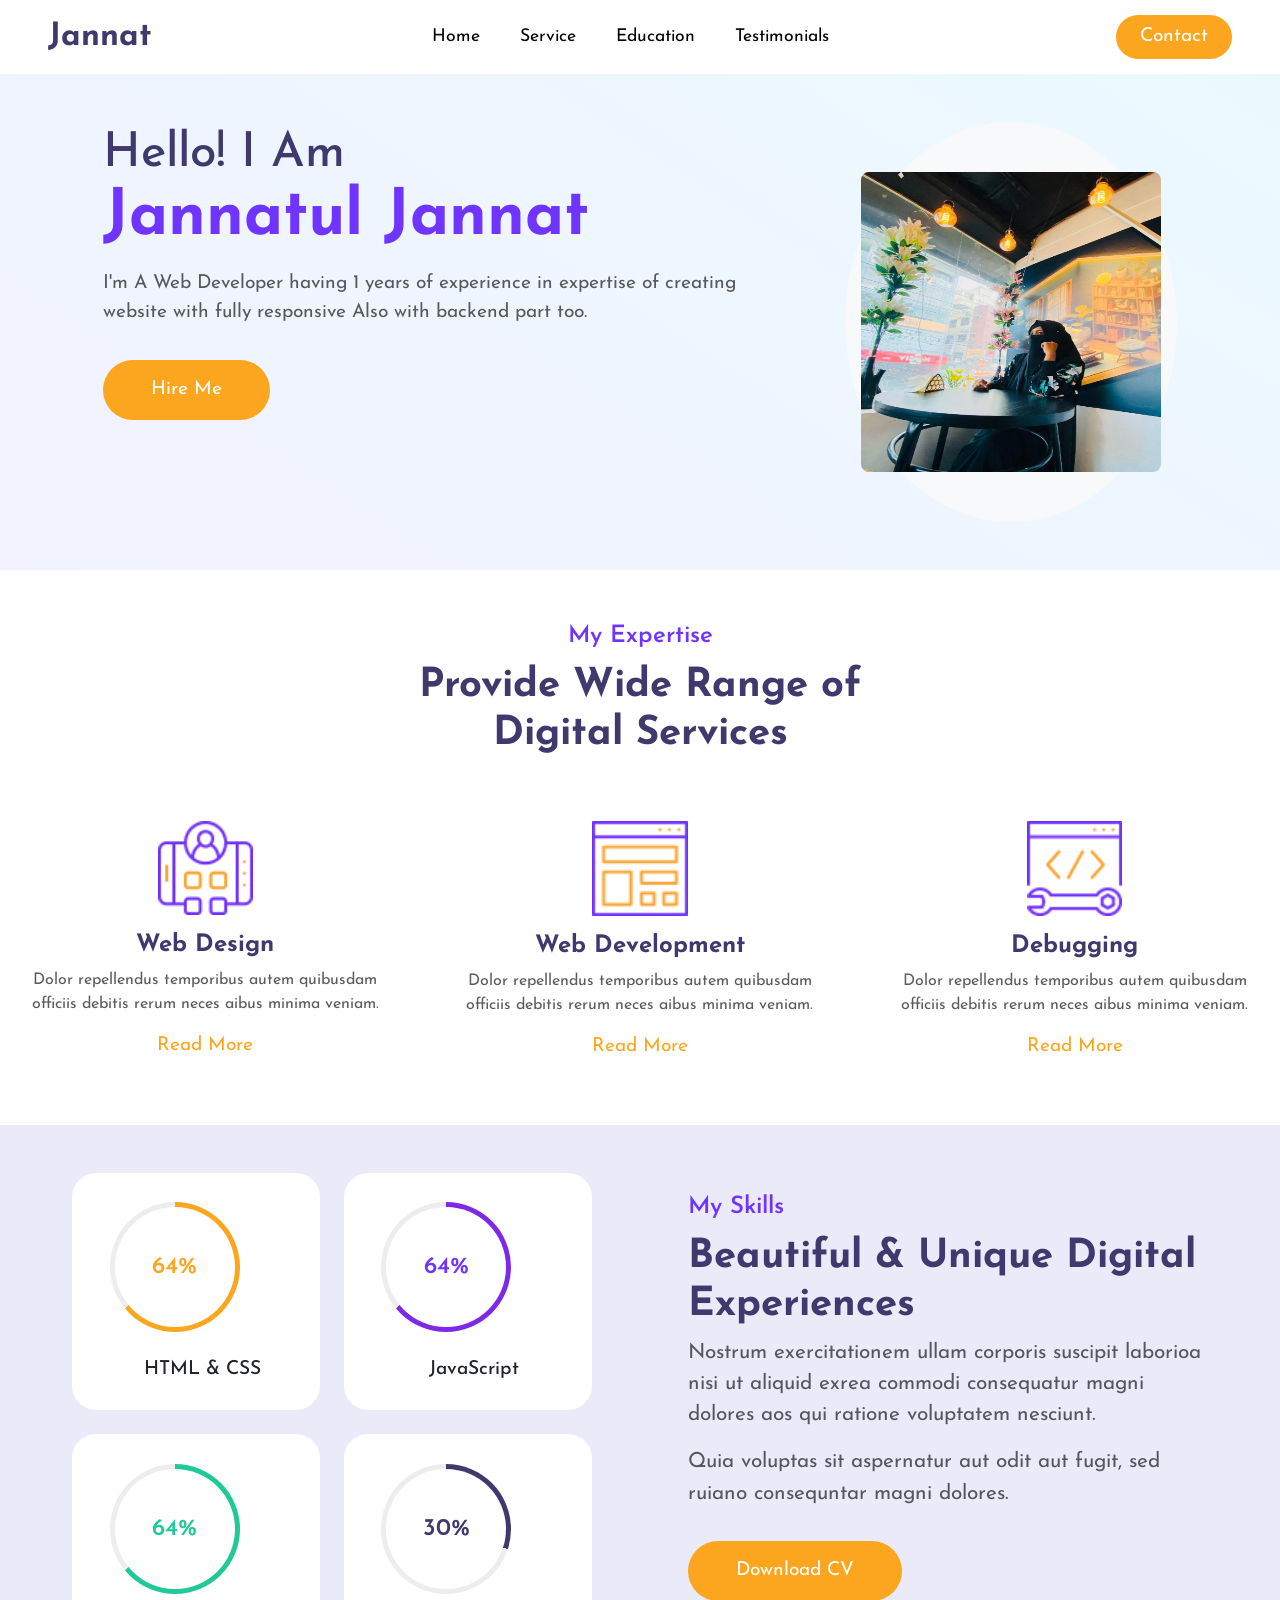
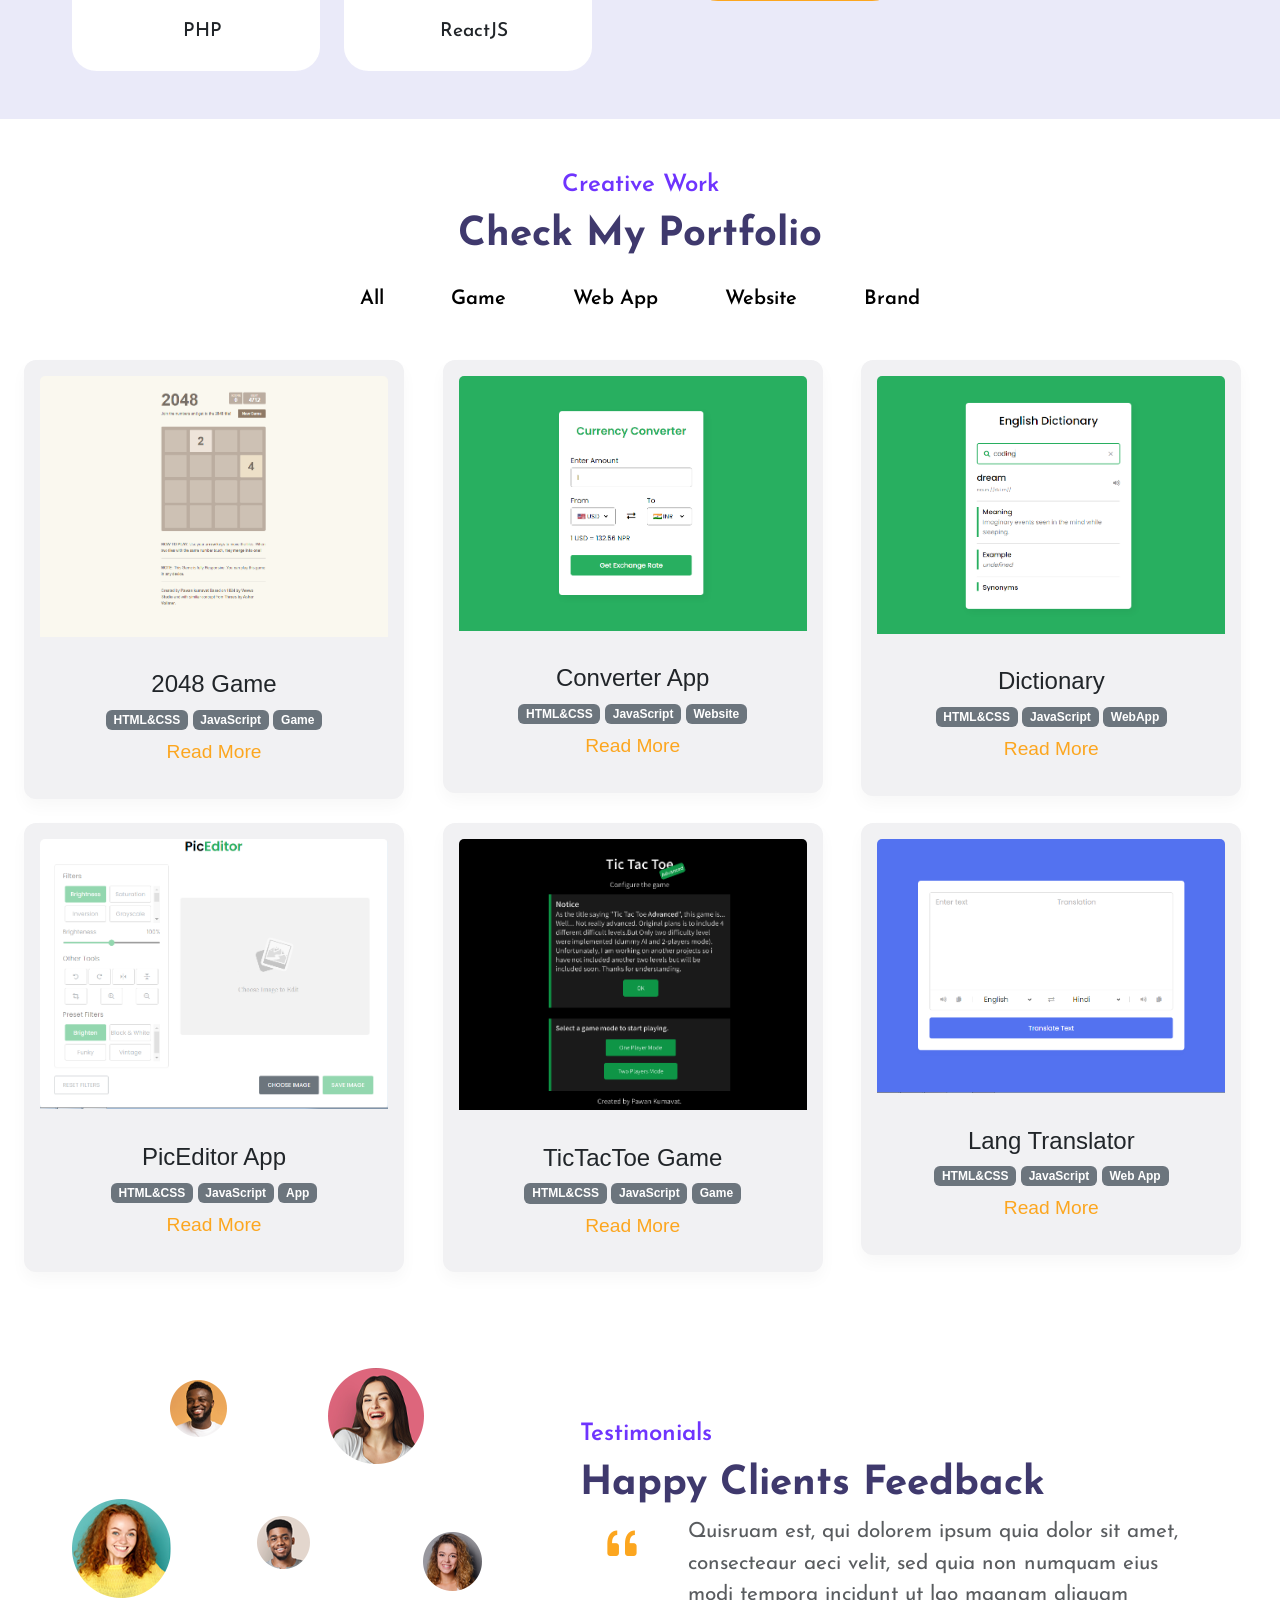
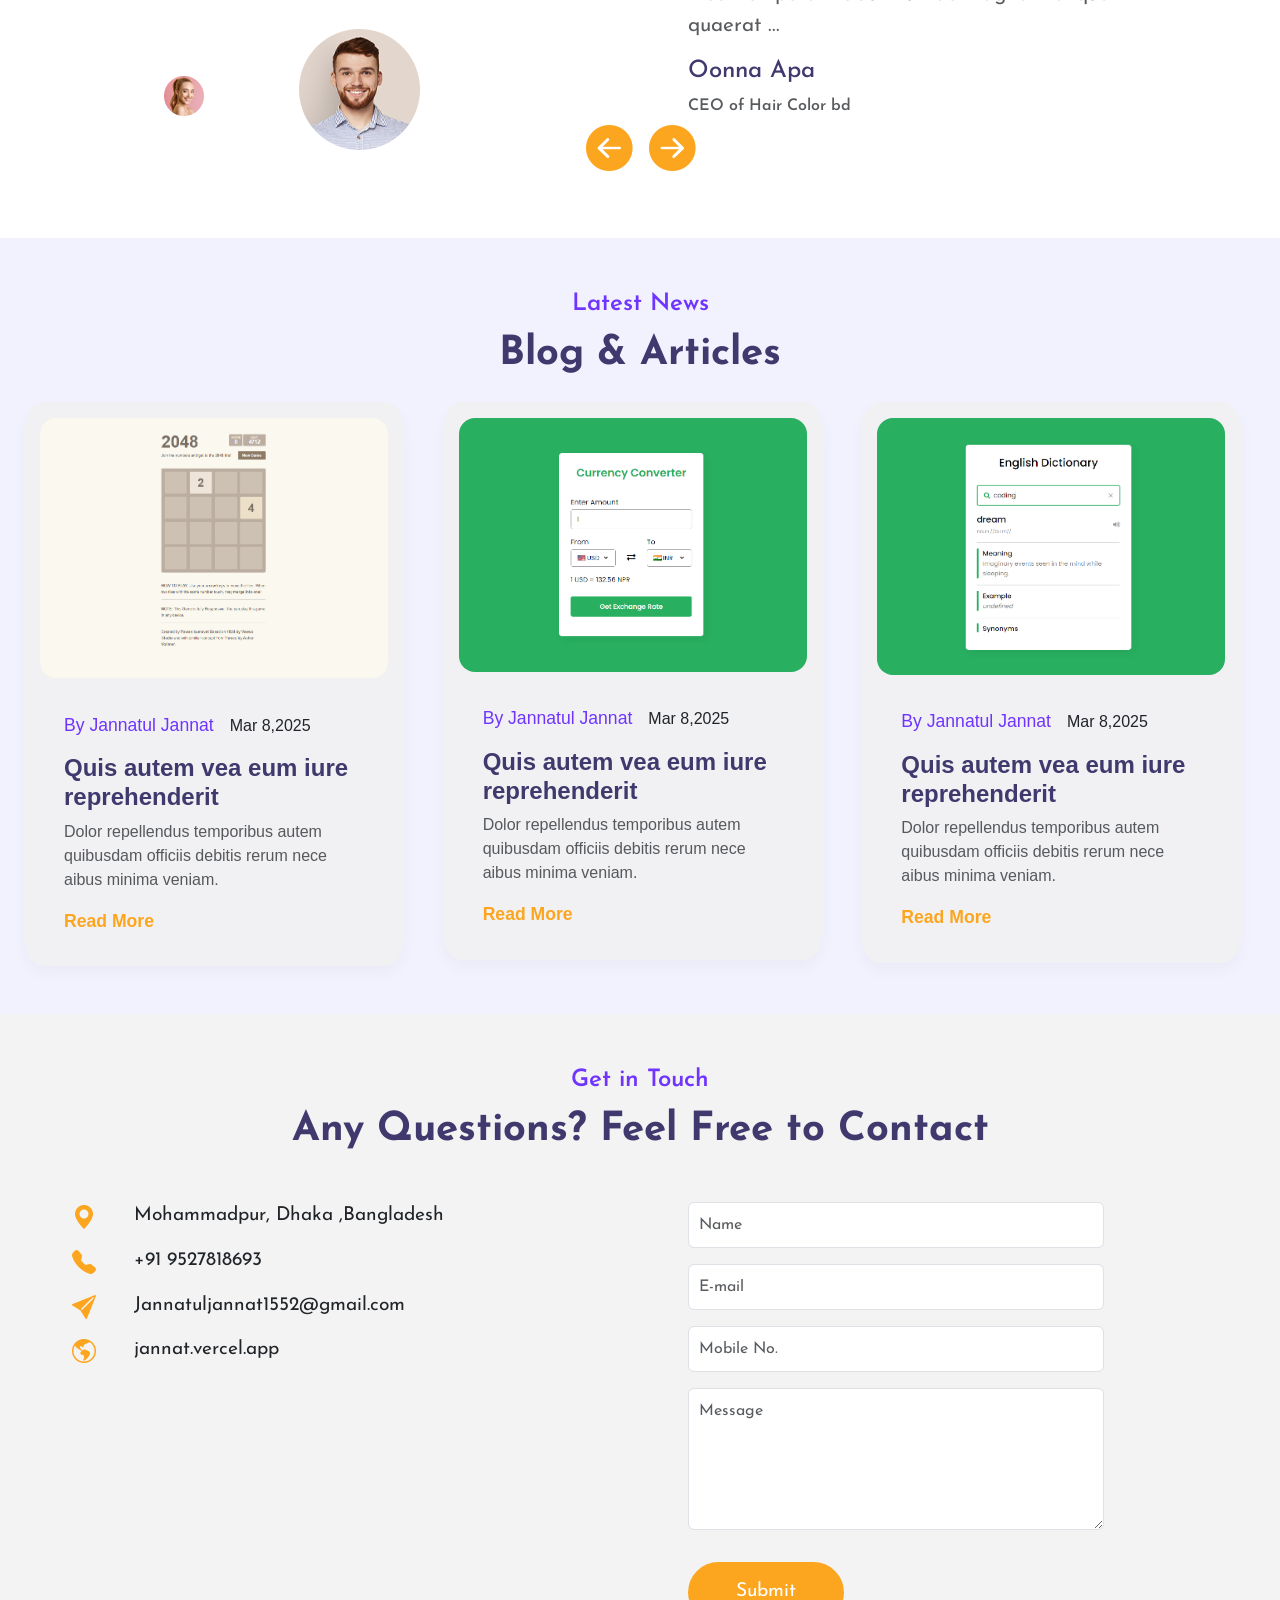
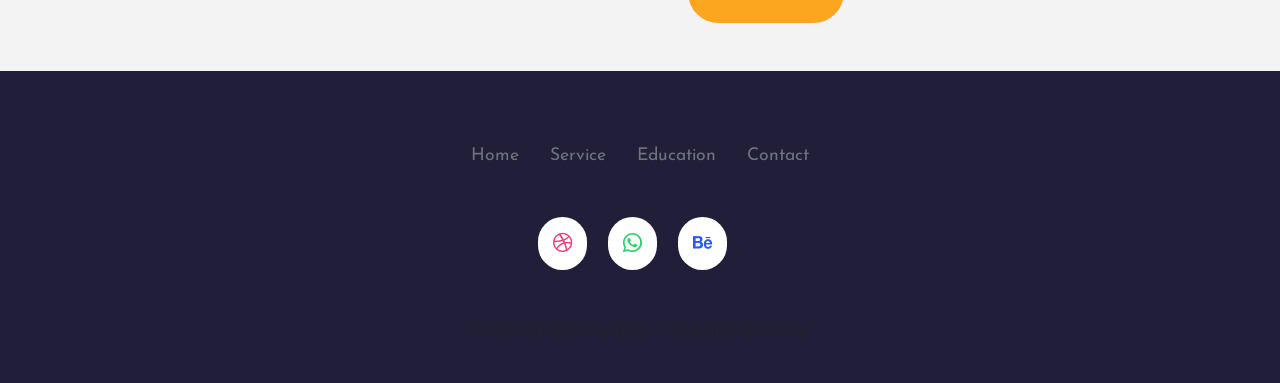
==== commit 6e184c28: "jannats" ====
--- a/index.html
+++ b/index.html
@@ -4,7 +4,7 @@
     <meta charset="UTF-8" />
     <meta http-equiv="X-UA-Compatible" content="IE=edge" />
     <meta name="viewport" content="width=device-width, initial-scale=1.0" />
-    <title>Personal Portfolio - Mr. Ahammed</title>
+    <title>Personal Jannat - Jannatul Jannat</title>
 
     <!-- bootstrap css cdn link  -->
     <link
@@ -33,7 +33,7 @@
 
     <!-- for adding animation to website we have use AOS library 
     AOS Library css file cdn link -->
-    <link rel="stylesheet" href="https://unpkg.com/aos@next/dist/aos.css" />
+    <!-- <link rel="stylesheet" href="https://unpkg.com/aos@next/dist/aos.css" /> -->
 
     <!-- jquery cdn link  -->
     <script src="https://ajax.googleapis.com/ajax/libs/jquery/3.6.4/jquery.min.js"></script>
@@ -46,7 +46,7 @@
     >
       <div class="container-fluid px-5">
         <a class="navbar-brand fw-bold fs-2" href="#" style="color: #3f396d"
-          >Portfolio</a
+          >Jannat</a
         >
         <button
           class="nav-menu d-md-none"
@@ -61,50 +61,46 @@
           id="navbarNav"
         >
           <ul class="navbar-nav gap-4" style="font-size: 1.1rem">
-            <li class="nav-item">
-              <a class="nav-link" aria-current="page" href="#">Home</a>
+            <li class="nav-item ">
+              <a class="nav-link" aria-current="page" href="/index.html">Home</a>
             </li>
             <li class="nav-item">
-              <a class="nav-link" href="#service">Service</a>
+              <a class="nav-link" href="/services.html">Service</a>
+            </li>
+           
+            <li class="nav-item">
+              <a class="nav-link" href="/education.html">Education</a>
             </li>
             <li class="nav-item">
-              <a class="nav-link" href="#about">About</a>
+              <a class="nav-link" href="/testimonial.html">Testimonials</a>
             </li>
-            <li class="nav-item">
-              <a class="nav-link" href="#portfolio">Portfolio</a>
-            </li>
-            <li class="nav-item">
-              <a class="nav-link" href="#testimonial">Testimonials</a>
-            </li>
-            <li class="nav-item">
-              <a class="nav-link" href="#blog">Blog</a>
-            </li>
+       
           </ul>
         </div>
-        <button class="c-btn ms-4 py-2 px-4 rounded-pill d-none d-md-block">Contact</button>
+  <button class="c-btn ms-4 py-2 px-4 rounded-pill d-none d-md-block"><a class="text-white text-decoration-none" href="/contact.html">Contact</a></button>
       </div>
     </nav>
     <!-- navbar ends here -->
 
     <!-- home section starts  -->
     <section class="home pt-5 pb-5" id="home">
-      <div class="row justify-content-evenly align-middle">
+      <div class=" justify-content-evenly d-block d-md-flex align-middle">
         <!-- here data-aos is used for adding aos animation  -->
         <div class="col-10 col-md-6 text-center text-md-start" data-aos="slide-right">
           <h2 style="color: #3f396d">
-            Hello! I Am <br /><span class="c-orange">Mr. Ahammed</span>
+            Hello! I Am <br /><span class="c-orange">Jannatul Jannat</span>
           </h2>
           <p class="text-muted">
-            I'm A Web Developer having 5 years of experience in expertise of
+            I'm A Web Developer having 1 years of experience in expertise of
             creating website with fully responsive Also with backend part too.
           </p>
           <button class="c-btn h-btn mt-3 py-3 px-5 rounded-pill">
-            Hire Me
+            <a class="text-white text-decoration-none" href="/contact.html" >Hire Me</a>
           </button>
           <a href="" class="link ms-4 d-none">See My Work</a>
         </div>
-        <div class="col-10 col-md-4 d-none d-md-block">
-          <img src="images/banner-01.webp" class="img-fluid" alt="" />
+        <div class="bg-light rounded-circle p-3 d-flex align-items-center justify-content-center" style="width: 400; height: 400px;">
+          <img src="/images/jannat.jpg" class="img-fluid rounded-3 md-rounded-circle" alt="Rounded Image" style="width: 300px; height: 300px;">
         </div>
       </div>
     </section>
@@ -392,8 +388,8 @@
                         consecteaur aeci velit, sed quia non numquam eius modi
                         tempora incidunt ut lao magnam aliquam quaerat ...
                       </p>
-                      <h4>Kevin Andrew</h4>
-                      <small class="fs-6 text-muted">CEO of Company</small>
+                      <h4>Oonna Apa</h4>
+                      <small class="fs-6 text-muted">CEO of Hair Color bd</small>
                     </div>
                   </div>
                 </div>
@@ -408,8 +404,8 @@
                         consecteaur aeci velit, sed quia non numquam eius modi
                         tempora incidunt ut lao magnam aliquam quaerat ...
                       </p>
-                      <h4>Kevin Andrew</h4>
-                      <small class="fs-6 text-muted">CEO of Company</small>
+                      <h4>Oonna Apa</h4>
+                      <small class="fs-6 text-muted">CEO of Hair Color bd</small>
                     </div>
                   </div>
                 </div>
@@ -424,8 +420,8 @@
                         consecteaur aeci velit, sed quia non numquam eius modi
                         tempora incidunt ut lao magnam aliquam quaerat ...
                       </p>
-                      <h4>Kevin Andrew</h4>
-                      <small class="fs-6 text-muted">CEO of Company</small>
+                      <h4>Oonna Apa</h4>
+                      <small class="fs-6 text-muted">CEO of Hair Color bd</small>
                     </div>
                   </div>
                 </div>
@@ -470,8 +466,8 @@
               alt="..."
             />
             <div class="card-body px-4">
-              <small>By Mr. Ahammed</small
-              ><span class="ms-3">Mar 8,2022</span>
+              <small>By Jannatul Jannat</small
+              ><span class="ms-3">Mar 8,2025</span>
               <h4 class="card-title">
                 <a href="">Quis autem vea eum iure reprehenderit</a>
               </h4>
@@ -491,8 +487,8 @@
               alt="..."
             />
             <div class="card-body px-4">
-              <small>By Mr. Ahammed</small
-              ><span class="ms-3">Mar 8,2022</span>
+              <small>By Jannatul Jannat</small
+              ><span class="ms-3">Mar 8,2025</span>
               <h4 class="card-title">
                 <a href="">Quis autem vea eum iure reprehenderit</a>
               </h4>
@@ -512,8 +508,8 @@
               alt="..."
             />
             <div class="card-body px-4">
-              <small>By Mr. Ahammed</small
-              ><span class="ms-3">Mar 8,2022</span>
+              <small>By Jannatul Jannat</small
+              ><span class="ms-3">Mar 8,2025</span>
               <h4 class="card-title">
                 <a href="">Quis autem vea eum iure reprehenderit</a>
               </h4>
@@ -537,8 +533,8 @@
                   <img src="images/2048game.png" class="img-fluid" alt="">
                 </div>
                 <div class="content mt-3">
-                  <small>By Mr. Ahammed</small
-                    ><span class="text-muted ms-2">Mar 8,2022</span>
+                  <small>By Jannatul Jannat</small
+                    ><span class="text-muted ms-2">Mar 8,2025</span>
                   <h4 class="card-title mt-3">Quis autem vea eum iure reprehenderit</h4>
                   <div class="social-links mt-4">
                       <button href="" class="rounded-pill dribble">
@@ -609,8 +605,8 @@
                   <img src="images/currency-converter.png" class="img-fluid" alt="">
                 </div>
                 <div class="content mt-3">
-                  <small>By Mr. Ahammed</small
-                    ><span class="text-muted ms-2 ms-md-0">Mar 8,2022</span>
+                  <small>By Jannatul Jannat</small
+                    ><span class="text-muted ms-2 ms-md-0">Mar 8,2025</span>
                   <h4 class="card-title mt-3">Quis autem vea eum iure reprehenderit</h4>
                   <div class="social-links mt-4">
                       <button href="" class="rounded-pill dribble">
@@ -681,8 +677,8 @@
                   <img src="images/dictionary.png" class="img-fluid" alt="">
                 </div>
                 <div class="content mt-3">
-                  <small>By Mr. Ahammed</small
-                    ><span class="text-muted ms-2 ms-md-0">Mar 8,2022</span>
+                  <small>By Jannatul Jannat</small
+                    ><span class="text-muted ms-2 ms-md-0">Mar 8,2025</span>
                   <h4 class="card-title mt-3">Quis autem vea eum iure reprehenderit</h4>
                   <div class="social-links mt-4">
                       <button href="" class="rounded-pill dribble">
@@ -759,7 +755,7 @@
               <i class="bi bi-geo-alt-fill"></i>
             </div>
             <div class="col-11">
-              <p>121 King Street Melbourne, 3000, Australia</p>
+              <p>Mohammadpur, Dhaka ,Bangladesh</p>
             </div>
           </div>
           <div class="row justify-content-evenly">
@@ -775,7 +771,7 @@
               <i class="bi bi-send-fill"></i>
             </div>
             <div class="col-11">
-              <p>codingwithfoysal@gmail.com</p>
+              <p>Jannatuljannat1552@gmail.com</p>
             </div>
           </div>
           <div class="row justify-content-evenly">
@@ -783,7 +779,7 @@
               <i class="bi bi-globe-americas"></i>
             </div>
             <div class="col-11">
-              <p>foysalpro.vercel.app</p>
+              <p>jannat.vercel.app</p>
             </div>
           </div>
         </div>
@@ -841,19 +837,18 @@
 
     <!-- footer section starts  -->
     <footer class="text-center text-muted py-4">
-      <h3 class="text-white pt-4" data-aos="fade-up">Portfolio</h3>
+     
       <div class="link-group mt-5" data-aos="fade-up">
-        <a href="#home">Home</a>
+        <a href="/index.html">Home</a>
         <div class="vr"></div>
-        <a href="#about">About</a>
+        
+        
+        <a href="/services.html">Service</a>
         <div class="vr"></div>
-        <a href="#service">Service</a>
+     
+        <a href="/education.html">Education</a>
         <div class="vr"></div>
-        <a href="#portfolio">Portfolio</a>
-        <div class="vr"></div>
-        <a href="#blog">Blog</a>
-        <div class="vr"></div>
-        <a href="#contact">Contact</a>
+        <a href="/contact.html">Contact</a>
       </div>
       <div class="social-links mt-5" data-aos="fade-up">
         <button href="" class="rounded-pill dribble">
@@ -868,7 +863,7 @@
       </div>
       <hr class="text-muted my-4" />
 
-      <p>Copyright 2022 Portfolio | All Rights Reserved.</p>
+      <p>Copyright 2025 Portfolio | All Rights Reserved.</p>
     </footer>
     <!-- footer section ends here -->
 
--- a/css/style.css
+++ b/css/style.css
@@ -97,6 +97,75 @@
 .home img{
     animation: floatimg 4s ease-in-out infinite;
 }
+ /* education card  */
+ /* From Uiverse.io by satyamchaudharydev */ 
+/* this card is inspired form this - https://georgefrancis.dev/ */
+
+.card {
+    --border-radius: 0.75rem;
+    --primary-color: #7257fa;
+    --secondary-color: #3c3852;
+    width: 380px;
+    font-family: "Arial";
+    padding: 1rem;
+    cursor: pointer;
+    border-radius: var(--border-radius);
+    background: #f1f1f3;
+    box-shadow: 0px 8px 16px 0px rgb(0 0 0 / 3%);
+    position: relative;
+  }
+  
+  .card > * + * {
+    margin-top: 1.1em;
+  }
+  
+  .card .card__content {
+    color: var(--secondary-color);
+    font-size: 0.86rem;
+  }
+  
+  .card .card__title {
+    padding: 0;
+    font-size: 1.3rem;
+    font-weight: bold;
+  }
+  
+  .card .card__date {
+    color: #6e6b80;
+    font-size: 0.8rem;
+  }
+  
+  .card .card__arrow {
+    position: absolute;
+    background: var(--primary-color);
+    padding: 0.4rem;
+    border-top-left-radius: var(--border-radius);
+    border-bottom-right-radius: var(--border-radius);
+    bottom: 0;
+    right: 0;
+    transition: 0.2s;
+    display: flex;
+    justify-content: center;
+    align-items: center;
+  }
+  
+  .card svg {
+    transition: 0.2s;
+  }
+  
+  /* hover */
+  .card:hover .card__title {
+    color: var(--primary-color);
+    text-decoration: underline;
+  }
+  
+  .card:hover .card__arrow {
+    background: #111;
+  }
+  
+  .card:hover .card__arrow svg {
+    transform: translateX(3px);
+  }
 
 @keyframes floatimg {
     0%{
